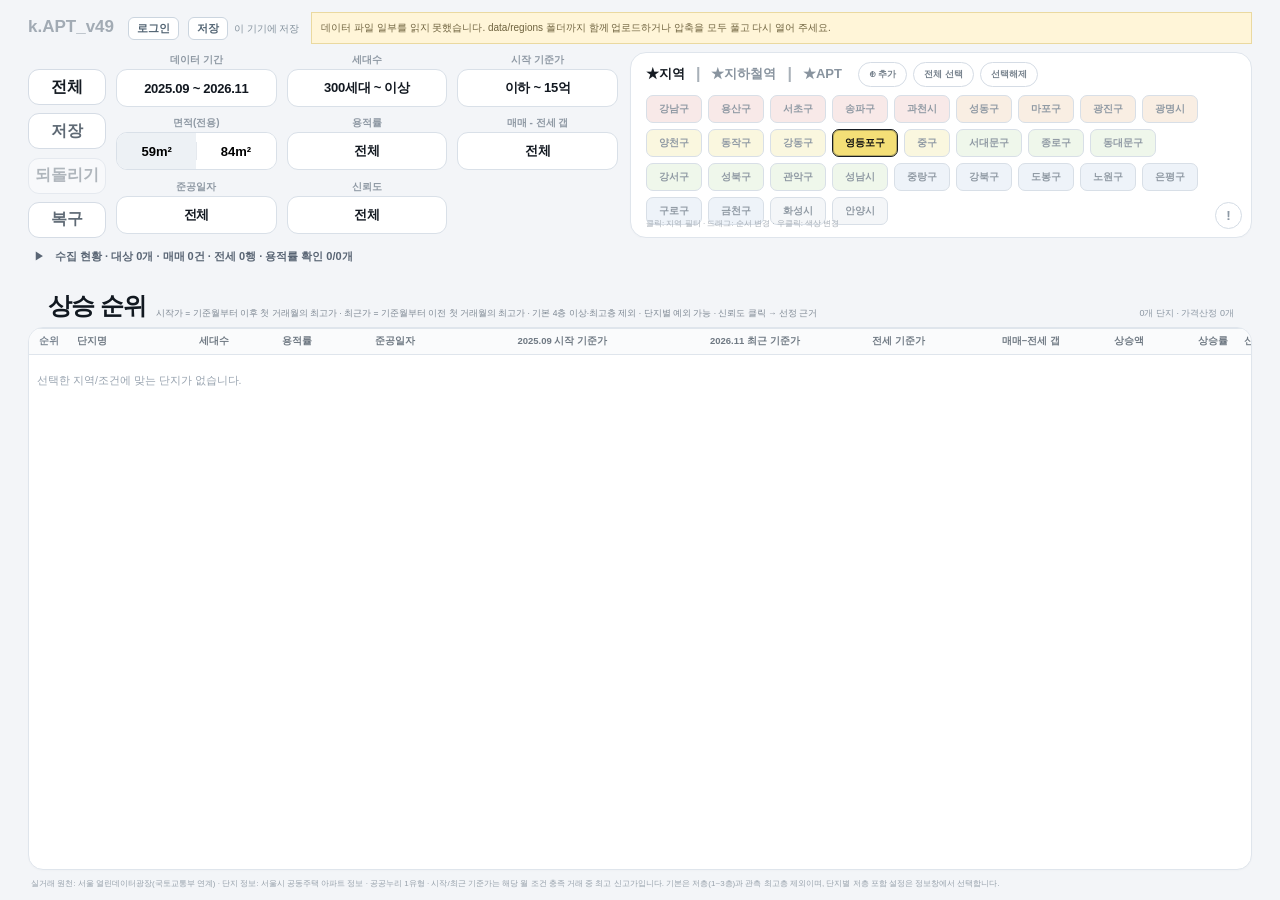
==== UPLOAD_ONLY/index.html @ 9cce4c18 "Add files via upload" ====
<!doctype html>
<html lang="ko">
<head>
  <meta charset="utf-8">
  <meta name="viewport" content="width=device-width,initial-scale=1,viewport-fit=cover,interactive-widget=resizes-content">
  <meta name="color-scheme" content="light">
  <title>k.APT_v49 · 부동산 실거래 상승비교</title>
  <style>
:root{
  --bg:#f3f5f8;--card:#fff;--line:#dfe5ec;--text:#1f252d;--muted:#7f8994;
  --rose:#f8e9e8;--roseOn:#efc8c4;--orange:#f9eee3;--orangeOn:#f2b995;
  --yellow:#faf7df;--yellowOn:#f4df77;--green:#eff7eb;--greenOn:#dceabf;
  --blue:#eef3f9;--blueOn:#dce6f3;--positive:#0f846e;--negative:#b42318;
}
*{box-sizing:border-box}
html{background:var(--bg)}
body{margin:0;background:var(--bg);color:var(--text);font-family:-apple-system,BlinkMacSystemFont,"Segoe UI","Noto Sans KR",Roboto,sans-serif}
button,select{font:inherit}
.wrap{max-width:1540px;margin:0 auto;padding:10px 18px 24px}
.topMetaRow{display:flex;align-items:center;gap:14px;margin:0 0 7px;min-width:0}
.titlebar{font-size:16px;font-weight:900;color:#a2abb4;margin:0;white-space:nowrap;flex:0 0 auto}
.titlebar span{font-size:10px;font-weight:750;margin-left:10px}
.dataNotice{font-size:10px;background:#fff5d8;border:1px solid #ead9a0;border-radius:0;padding:6px 9px;margin:0;color:#6f633f;min-width:0;flex:1;white-space:nowrap;overflow:hidden;text-overflow:ellipsis}
.card{background:#fff;border:1px solid var(--line);border-radius:16px;box-shadow:0 1px 2px rgba(16,24,40,.02)}
.top{display:grid;grid-template-columns:215px 170px 1fr;gap:12px;align-items:start}
.filterCard{padding:6px 4px 4px;background:transparent;border:0;box-shadow:none}
.filterGroup{margin-bottom:7px}.filterGroup:last-child{margin-bottom:0}
.filterLabel{font-size:10px;font-weight:850;color:#8f99a4;text-align:center;margin-bottom:4px}
.summaryBtn{width:100%;height:36px;border:1px solid #d9e0e8;border-radius:11px;background:#fff;color:#121820;font-size:13px;font-weight:900;letter-spacing:-.02em;cursor:pointer}
.summaryBtn:hover{background:#fafbfd}
.dual{display:flex;height:36px;border:1px solid #d9e0e8;border-radius:11px;overflow:hidden;background:#fff}
.dual button{flex:1;border:0;background:#fff;font-size:13px;font-weight:900;cursor:pointer;position:relative}
.dual button.active{background:#edf1f5}
.dual button+button:before{content:"";position:absolute;left:0;top:9px;bottom:9px;width:1px;background:#e5e9ee}
.metaStack{display:grid;gap:5px}.metaItem .filterLabel{margin-bottom:3px}.metaItem .summaryBtn{height:33px;font-size:12px}
.regionCard{padding:8px 10px;position:relative;min-height:164px;border-radius:16px}
.regionToolbar{display:flex;justify-content:flex-end;gap:6px;margin-bottom:4px}
.toolBtn{border:1px solid #d5dce5;background:#fff;border-radius:999px;padding:4px 8px;font-size:9px;font-weight:800;cursor:pointer;color:#6c7782}
.regionWrap{display:grid;grid-template-columns:1.5fr 1fr;gap:26px}
.regionCols{display:grid;gap:4px}.regionRow{display:flex;flex-wrap:nowrap;gap:5px}
.regionBtn{padding:5px 9px;border-radius:7px;border:1px solid #d9e0e8;font-size:10px;font-weight:850;line-height:1;cursor:pointer;color:#8e98a3;transition:.12s ease}
.regionBtn:hover{transform:translateY(-1px)}
.tier1,.tier2{background:var(--rose)}.tier3,.tier4{background:var(--orange)}.tier5,.tier6{background:var(--yellow)}.tier7,.tier8{background:var(--green)}.tier9{background:var(--blue)}
.regionBtn.active{color:#111;border-color:#171d24;box-shadow:inset 0 0 0 1px rgba(17,24,39,.32)}
.tier1.active,.tier2.active{background:var(--roseOn)}.tier3.active,.tier4.active{background:var(--orangeOn)}.tier5.active,.tier6.active{background:var(--yellowOn)}.tier7.active,.tier8.active{background:var(--greenOn)}.tier9.active{background:var(--blueOn)}
.regionBtn.noData{opacity:.55}.regionBtn.noData.active{opacity:.8}
.regionInfo{position:absolute;right:8px;bottom:6px;width:18px;height:18px;border-radius:50%;border:1px solid #d4dce5;background:#fff;color:#8c98a4;font-size:9px;font-weight:900;cursor:pointer}
.rankSection{margin-top:13px}.rankHeading{display:flex;align-items:flex-end;gap:10px;margin:0 0 5px 20px}
.tableTitle{font-size:22px;font-weight:950;letter-spacing:-.04em;margin:0;color:#111820}.tableSub{font-size:8.5px;color:var(--muted);padding-bottom:2px}.rowCount{font-size:9px;color:#8b96a2;margin-left:auto;margin-right:18px;padding-bottom:2px}
.tableCard{overflow:hidden;border-radius:15px}.tableWrap{overflow:auto;max-height:930px}
table{width:100%;border-collapse:collapse;min-width:1120px}thead th{position:sticky;top:0;z-index:2;background:#fafbfc}
th,td{border-top:1px solid var(--line);padding:6px 8px;white-space:nowrap;text-align:right}th{font-size:9.5px;color:#6f7983;font-weight:800}td{font-size:10.5px;line-height:1.12}
th:first-child,td:first-child{text-align:center}th:nth-child(2),td:nth-child(2){text-align:left}th:last-child,td:last-child{text-align:left}.rank{width:40px;color:#78838f}
.name{font-size:14.5px;font-weight:950;color:#151b22;text-decoration:none;letter-spacing:-.025em}.name:hover{text-decoration:underline}.subline{display:none}
.priceCell{display:flex;align-items:center;justify-content:flex-end;gap:9px;min-width:150px}.priceMeta{font-size:8.5px;color:#596570;line-height:1.2;text-align:right;min-width:50px}.priceMeta b{display:block;font-size:9px;color:#39434d;font-weight:800}.priceMain{font-size:16.5px;font-weight:950;letter-spacing:-.035em;line-height:1}.est{font-size:8px;color:#798591;font-weight:900;margin-right:3px}.rangeLine{font-size:8px;color:#85919c;margin-top:1px}.up{color:var(--positive);font-weight:950;font-size:12.5px}.down{color:var(--negative);font-weight:950;font-size:12.5px}.na{color:#9aa5b1}.conf{display:inline-flex;align-items:center;justify-content:flex-start;gap:6px;cursor:pointer;border-bottom:0;padding-bottom:0;width:100%;text-align:left}.confSymbol{font-family:ui-monospace,SFMono-Regular,Menlo,monospace;font-size:16px;font-weight:950;color:#4f5964;line-height:1;min-width:17px;text-align:center}.confReason{font-size:8px;color:#88939e;font-weight:750;letter-spacing:-.02em;max-width:155px;overflow:hidden;text-overflow:ellipsis;white-space:nowrap}.conf.high .confSymbol{color:#25705f}.conf.medium .confSymbol{color:#6c7782}.conf.low .confSymbol{color:#8a6b30}.conf.lowest .confSymbol{color:#9b4d4d}.emptyRow td{color:#98a3af;padding:8px}tbody tr{height:52px}
tbody tr.favoriteRankRow td{position:relative}
tbody tr.favoriteRankRow.rose td{background:#fdebea;box-shadow:inset 0 1px 0 #e98d86,inset 0 -1px 0 #e98d86}
tbody tr.favoriteRankRow.orange td{background:#fff0e3;box-shadow:inset 0 1px 0 #e9a36f,inset 0 -1px 0 #e9a36f}
tbody tr.favoriteRankRow.yellow td{background:#fff8d8;box-shadow:inset 0 1px 0 #d8b848,inset 0 -1px 0 #d8b848}
tbody tr.favoriteRankRow.green td{background:#edf7ea;box-shadow:inset 0 1px 0 #86b978,inset 0 -1px 0 #86b978}
tbody tr.favoriteRankRow.blue td{background:#e7f4fb;box-shadow:inset 0 1px 0 #67a8cf,inset 0 -1px 0 #67a8cf}
tbody tr.favoriteRankRow.neutral td{background:#f3f5f7;box-shadow:inset 0 1px 0 #aeb7c0,inset 0 -1px 0 #aeb7c0}
tbody tr.favoriteRankRow td:first-child{box-shadow:inset 2px 0 0 currentColor,inset 0 1px 0 rgba(0,0,0,.10),inset 0 -1px 0 rgba(0,0,0,.10)}
tbody tr.favoriteRankRow td:last-child{box-shadow:inset -2px 0 0 currentColor,inset 0 1px 0 rgba(0,0,0,.10),inset 0 -1px 0 rgba(0,0,0,.10)}
tbody tr.favoriteRankRow.rose{color:#a84b45}
tbody tr.favoriteRankRow.orange{color:#a76332}
tbody tr.favoriteRankRow.yellow{color:#8a7429}
tbody tr.favoriteRankRow.green{color:#4d7f43}
tbody tr.favoriteRankRow.blue{color:#3d7394}
tbody tr.favoriteRankRow.neutral{color:#68727c}
tbody tr.favoriteRankRow td>*,
tbody tr.favoriteRankRow td a,
tbody tr.favoriteRankRow td .priceMain,
tbody tr.favoriteRankRow td .priceMeta,
tbody tr.favoriteRankRow td .priceMeta b,
tbody tr.favoriteRankRow td .confReason{color:inherit}
tbody tr.favoriteRankRow td .up{color:var(--positive)}
tbody tr.favoriteRankRow td .down{color:var(--negative)}
tbody tr.favoriteRankRow td .conf.high .confSymbol{color:#25705f}
tbody tr.favoriteRankRow td .conf.medium .confSymbol{color:#6c7782}
tbody tr.favoriteRankRow td .conf.low .confSymbol{color:#8a6b30}
tbody tr.favoriteRankRow td .conf.lowest .confSymbol{color:#9b4d4d}

footer{font-size:8px;color:#96a0aa;margin:8px 3px 0;line-height:1.5}
.popover{display:none;position:fixed;z-index:100;background:#fff;border:1px solid #d9e1e9;border-radius:18px;box-shadow:0 18px 48px rgba(16,24,40,.20);padding:16px 18px 14px;min-width:360px}.popover.show{display:block}.popTitle{font-size:15px;font-weight:900;color:#65717d;margin:0 0 12px}.popRange{display:grid;grid-template-columns:minmax(135px,1fr) 24px minmax(135px,1fr);gap:8px;align-items:center}.popRange select{width:100%;height:48px;border:1.5px solid #d6dee7;border-radius:13px;background:#fff;font-size:16px;font-weight:850;text-align:center;padding:0 12px;color:#18202a;outline:none}.popRange select:focus{border-color:#1468dc;box-shadow:0 0 0 2px rgba(20,104,220,.10)}.popSep{font-size:18px;font-weight:900;color:#8b96a1;text-align:center}.popActions{display:flex;justify-content:space-between;align-items:center;gap:12px;margin-top:13px}.popActionsLeft,.popActionsRight{display:flex;gap:8px}.popActions button{min-width:58px;height:40px;border:1px solid #d6dde5;background:#fff;border-radius:11px;padding:0 13px;font-size:13px;font-weight:850;cursor:pointer}.popActionsLeft button{color:#64707c;background:#f8fafc}.popActions .apply{background:#202832;color:#fff;border-color:#202832}
.modalWrap{display:none;position:fixed;inset:0;background:rgba(8,12,18,.44);z-index:60;align-items:center;justify-content:center;padding:16px}.modalWrap.show{display:flex}.modal{width:min(1490px,calc(100vw - 24px));max-height:94vh;overflow:auto;background:#fff;border-radius:20px;border:1px solid var(--line);box-shadow:0 30px 90px rgba(0,0,0,.24);padding:20px}.modalSm{width:min(850px,calc(100vw - 24px))}.modalHead{display:flex;justify-content:space-between;gap:12px;align-items:flex-start}.modalTitle{font-size:27px;font-weight:950;letter-spacing:-.04em;margin:0}.modalClose{border:0;background:transparent;font-size:34px;line-height:1;cursor:pointer;color:#86919c}.detailSub{font-size:11px;margin-top:3px}.detailCards{display:grid;grid-template-columns:1fr 1fr;gap:12px;margin-top:14px}.detailCard{padding:12px}.detailLabel{font-size:10px;color:#7f8994}.detailPrice{font-size:20px;font-weight:900;margin-top:5px}.detailPanel{padding:12px;margin-top:12px}.detailPanelTitle{font-size:12px;font-weight:900;margin-bottom:6px}.reasonList{font-size:13px;line-height:1.8;color:#5e6873;padding-left:18px}.reasonList li.reasonImportant{color:#d64242;font-weight:400}.reasonList li.reasonExclude{color:#222;font-weight:400}.reasonList li.reasonMuted{color:#98a1aa;font-weight:400}.detailTableWrap{overflow:auto}.sampleTable{width:100%;min-width:0;border-collapse:collapse}.sampleTable th,.sampleTable td{font-size:11px;padding:7px 9px}.sampleTable th:first-child,.sampleTable td:first-child{text-align:left}.sampleTable tr.excludedTrade td{color:#444;background:#fff8f8;font-weight:400}.sampleTable tr.excludedTrade td:last-child{color:#c14949;font-weight:400}.sampleTable tr.selectedTrade td{font-weight:850}
.gradeModal{padding:20px}.helpGrid{display:grid;grid-template-columns:.68fr 1.32fr;gap:18px;align-items:start;margin-top:8px}.helpText{white-space:pre-line;font-size:15px;line-height:1.9;color:#495562}.helpMapWrap{background:#e8eef6;border:1px solid var(--line);border-radius:20px;padding:8px;overflow:hidden;display:flex;align-items:center;justify-content:center}.helpMap{display:block;width:100%;height:min(820px,82vh);object-fit:contain}.helpCaption{font-size:11px;color:#7e8995;margin-top:8px}
@media(max-width:1260px){.top{grid-template-columns:1fr}.regionWrap{grid-template-columns:1fr}.regionRow{flex-wrap:wrap}.filterCard{max-width:420px}.regionCard{min-height:0}}
@media(max-width:760px){.topMetaRow{align-items:flex-start;gap:6px;flex-direction:column}.dataNotice{width:100%;white-space:normal}.wrap{padding:10px}.regionBtn{font-size:10px;padding:5px 8px}.helpGrid{grid-template-columns:1fr}.helpMap{height:auto}.popover{left:10px!important;right:10px!important;min-width:0;width:auto}.rankHeading{margin-left:10px;flex-wrap:wrap}.detailCards{grid-template-columns:1fr}.rowCount{margin-left:0}.tableTitle{font-size:20px}}


/* ===== v6 favorites / reference UI ===== */
.wrap{max-width:1760px;padding:12px 28px 26px}
.topMetaRow{gap:12px;margin-bottom:8px}.titlebar{font-size:17px}.dataNotice{height:32px;display:flex;align-items:center}
.dashboardTop{display:grid;grid-template-columns:590px 1fr;gap:12px;align-items:stretch}
.filterBoard{display:grid;grid-template-columns:78px 1fr;gap:10px;align-items:start;padding-top:2px}
.filterResetRow{display:flex;flex-direction:column;gap:7px;align-items:stretch;padding-top:25px}
.filterAllBtn,.filterSaveBtn,.filterLoadBtn{height:38px;border:1px solid #d5dce5;border-radius:11px;background:#fff;font-weight:900;cursor:pointer;color:#151b22}.filterSaveBtn,.filterLoadBtn{color:#5f6a75}.filterAllBtn:hover,.filterSaveBtn:hover,.filterLoadBtn:hover{background:#f9fafb}
.filterGridNew{display:grid;grid-template-columns:repeat(3,minmax(145px,1fr));gap:6px 10px}.filterGridNew .filterGroup{margin:0}.filterGridNew .summaryBtn,.filterGridNew .dual{height:38px}.filterGridNew .filterLabel{font-size:10px;margin-bottom:3px}
.favoritesCard{min-height:164px;padding:8px 12px 12px;position:relative;border-radius:16px}.favHeader{display:flex;align-items:center;justify-content:space-between;gap:12px;margin-bottom:7px}.favTabs{display:flex;align-items:center;gap:11px;padding-left:3px}.favTab{border:0;background:transparent;font-size:13px;font-weight:850;color:#89949f;cursor:pointer;padding:4px 0}.favTab.active{color:#151b22;font-weight:950}.favDivider{color:#a8b0b8;font-weight:700}.favTools{display:flex;gap:6px}.favTool{border:1px solid #d5dce5;background:#fff;border-radius:999px;padding:5px 10px;font-size:9px;font-weight:800;color:#77828d;cursor:pointer}.favTool:hover{background:#f8fafc}.favoriteHost{display:flex;flex-wrap:wrap;align-content:flex-start;gap:6px;min-height:106px;padding:1px 30px 0 3px}.favChip{height:28px;border:1px solid #d8dfe7;border-radius:7px;padding:0 12px;font-size:10px;font-weight:850;color:#909aa4;cursor:pointer;user-select:none;display:inline-flex;align-items:center;justify-content:center;transition:.1s;white-space:nowrap}.favChip:hover{transform:translateY(-1px)}.favChip.selected{color:#111;border-color:#171d24;box-shadow:inset 0 0 0 1px rgba(17,24,39,.28)}.favChip.dragging{opacity:.35}.favChip.dropTarget{outline:2px dashed #7d8792;outline-offset:2px}
.favChip.rose{background:var(--rose)}.favChip.orange{background:var(--orange)}.favChip.yellow{background:var(--yellow)}.favChip.green{background:var(--green)}.favChip.blue{background:var(--blue)}.favChip.neutral{background:#f4f6f8}.favChip.selected.rose{background:var(--roseOn)}.favChip.selected.orange{background:var(--orangeOn)}.favChip.selected.yellow{background:var(--yellowOn)}.favChip.selected.green{background:var(--greenOn)}.favChip.selected.blue{background:var(--blueOn)}
.favHint{position:absolute;left:15px;bottom:8px;font-size:8px;color:#a4acb5}.favoritesCard .regionInfo{right:9px;bottom:8px}.colorMenu{display:none;position:fixed;z-index:120;background:#fff;border:1px solid #d9e0e8;border-radius:12px;padding:7px;box-shadow:0 10px 35px rgba(0,0,0,.16);gap:6px;align-items:center}.colorMenu.show{display:flex}.colorSwatch{width:25px;height:25px;border-radius:7px;border:1px solid #ccd4dc;cursor:pointer}.colorSwatch.rose{background:var(--roseOn)}.colorSwatch.orange{background:var(--orangeOn)}.colorSwatch.yellow{background:var(--yellowOn)}.colorSwatch.green{background:var(--greenOn)}.colorSwatch.blue{background:var(--blueOn)}.colorSwatch.neutral{background:#eef1f4}.colorRemove{border:0;background:#fff;color:#b42318;font-weight:900;cursor:pointer;padding:3px 6px}
.referenceModal{width:min(1530px,calc(100vw - 20px));padding:18px;max-height:95vh}.referenceHead{display:flex;align-items:center;justify-content:space-between;margin-bottom:12px}.referenceTabs{display:flex;align-items:center;gap:26px}.referenceTab{border:0;background:transparent;padding:0;font-size:23px;font-weight:800;color:#89939d;cursor:pointer}.referenceTab.active{color:#111;font-weight:950}.referenceTabs span{color:#9aa3ac;font-size:19px}.referencePane{display:none}.referencePane.active{display:block}.referenceCaption{font-size:11px;color:#7c8792;margin-bottom:10px}.regionReferenceGrid{display:grid;grid-template-columns:.72fr 1.28fr;gap:24px;align-items:start}.gradeList{font-size:15px;line-height:2.05;color:#46525e}.gradeList b{color:#1a2128}.gradeList span{color:#52616e}.referenceNote{font-size:10px;color:#7e8995;margin-top:8px}.referenceMapWrap{background:#e8eef6;border-radius:20px;min-height:650px;display:flex;align-items:center;justify-content:center;overflow:hidden;padding:0}.referenceMap{display:block;width:100%;height:650px;object-fit:contain;image-rendering:auto}
.stationReferenceGrid{display:grid;grid-template-columns:.9fr 1.1fr;gap:20px}.stationRankList{display:grid;grid-template-columns:1fr 1fr;gap:0 22px;border-top:1px solid #e4e9ef}.stationRankRow{display:flex;gap:8px;align-items:baseline;padding:6px 2px;border-bottom:1px solid #edf0f4;font-size:12px}.stationRankNo{width:34px;color:#86919c;font-weight:900;text-align:right}.stationRankName{font-weight:800;color:#26313b}.subwayMapCard{width:100%;height:650px;border:1px solid #dde4eb;border-radius:18px;background:#f7f9fb;padding:10px;cursor:zoom-in;text-align:left;overflow:hidden}.subwayMapTitle{font-size:13px;font-weight:900;color:#33404c;margin:2px 6px 8px}.subwayMapTitle span{float:right;font-size:10px;color:#8b96a1;font-weight:700}.subwayMapPreview{height:596px;overflow:hidden;background:#fff;border-radius:12px;display:flex;align-items:center;justify-content:center}.subwayMapPreview img{width:100%;height:100%;object-fit:contain;display:block}.aptReferenceList{display:grid;grid-template-columns:repeat(3,1fr);gap:8px}.aptRefItem{border:1px solid #e0e6ed;border-radius:12px;padding:10px 12px;cursor:pointer}.aptRefItem:hover{background:#f8fafc}.aptRefName{font-weight:900;font-size:13px}.aptRefMeta{font-size:10px;color:#8a949e;margin-top:3px}
.favoriteAddModal{padding:18px}.favoriteSearch{width:100%;height:42px;border:1px solid #d6dde5;border-radius:10px;padding:0 12px;font-size:14px;outline:none;margin:14px 0 10px}.favoriteSearch:focus{border-color:#788693}.favoriteSearchResults{max-height:55vh;overflow:auto;border-top:1px solid #e5e9ee}.favoriteSearchItem{display:flex;justify-content:space-between;gap:12px;padding:10px 7px;border-bottom:1px solid #edf0f3;cursor:pointer}.favoriteSearchItem:hover{background:#f7f9fb}.favoriteSearchItem b{font-size:13px}.favoriteSearchItem span{font-size:10px;color:#9099a3}.favoriteEmpty{padding:26px;text-align:center;color:#929ba5}
.subwayZoomModal{width:min(1600px,calc(100vw - 24px));height:94vh;overflow:hidden;display:flex;flex-direction:column}.subwayZoomViewport{flex:1;overflow:hidden;background:#f5f7fa;border:1px solid #dce3ea;border-radius:14px;cursor:grab;position:relative}.subwayZoomViewport.dragging{cursor:grabbing}.subwayZoomInner{position:absolute;left:0;top:0;width:2048px;height:2048px;transform-origin:0 0;will-change:transform}.subwayZoomInner img{width:100%;height:100%;display:block;object-fit:contain;background:white;border-radius:18px;user-select:none;-webkit-user-drag:none}
.rankSection{margin-top:10px}.tableTitle{font-size:24px}.name{font-size:14px}.priceMain{font-size:16px}
@media(max-width:1180px){.dashboardTop{grid-template-columns:1fr}.filterBoard{grid-template-columns:68px 1fr}.favoritesCard{min-height:140px}.regionReferenceGrid,.stationReferenceGrid{grid-template-columns:1fr}.referenceMap,.subwayMapCard{height:540px}.subwayMapPreview{height:485px}}
@media(max-width:760px){.filterBoard{grid-template-columns:1fr}.filterResetRow{display:flex;flex-direction:column;padding-top:0}.filterGridNew{grid-template-columns:repeat(2,1fr)}.favHeader{align-items:flex-start;flex-direction:column}.favoriteHost{padding-right:4px}.favHint{display:none}.referenceTabs{gap:12px}.referenceTab{font-size:19px}.stationRankList{grid-template-columns:1fr}.aptReferenceList{grid-template-columns:1fr}.referenceMap{height:auto}.subwayMapCard{height:430px}.subwayMapPreview{height:375px}}


/* v19 미지원 표시: 숫자/버튼/팝업 DOM을 유지. FEATURES 플래그로 복원 가능. */
.featureUnavailable{background:#ffd7d7!important;color:#654343!important}
#filterPopover.featureUnavailable{background:#ffd7d7!important;border-color:#eeb9b9}
#filterPopover.featureUnavailable select,#filterPopover.featureUnavailable button{background:#f4bcbc!important;color:#654343!important;border-color:#dbaaaa}
#filterPopover.featureUnavailable .apply{background:#e5a1a1!important}
#filterPopover.featureUnavailable .popTitle::after{content:' · 준비 중';font-size:11px;font-weight:600}

.dataAudit{margin:8px 0 12px;color:#596574;font-size:11px;line-height:1.6}
.auditHeader{display:flex;align-items:center;gap:5px}.auditHeader>span{font-weight:700}.auditToggle{flex:none;width:22px;height:22px;padding:0;border:0;border-radius:4px;background:transparent;color:inherit;font-size:11px;cursor:pointer}.auditToggle:hover{background:#e5eaf0}#auditPanel[hidden]{display:none}
.auditPanel{padding:12px 14px;background:#fff;border:1px solid #dce3ec;border-radius:12px;margin-top:8px;max-height:320px;overflow:auto}
.auditList{display:grid;grid-template-columns:repeat(auto-fit,minmax(280px,1fr));gap:5px 18px;margin-top:10px}
.auditList a{color:inherit;text-decoration:underline}
.dataNotice{white-space:normal!important}
@media(max-width:760px){.filterResetRow{flex-direction:row!important;padding-top:0}.filterResetRow>button{flex:1}}

.dataValue{font:inherit;color:inherit;background:none;border:0;padding:5px 0;cursor:pointer;text-align:right}.dataValue small{display:block;font-size:9px;color:#718096;white-space:nowrap}.dataMissing{font-size:10px;color:#9b5d31;border-bottom:1px dotted #bc8b63}.popover{max-height:calc(100vh - 24px);overflow:auto;max-width:calc(100vw - 24px);box-sizing:border-box}.featureNote{max-width:350px;font-size:11px;line-height:1.6;margin-top:10px;color:#667480}.leaseOptions{margin-top:12px;font-size:12px}.leaseOptions select{margin-left:8px;border:1px solid #d6dee7;padding:6px;border-radius:8px}.featureEvidence{font-size:12px;line-height:1.7;color:#526173}.featureEvidence b{color:#1e293b}.tableWrap>table{min-width:1480px}.updateIssue{background:#fff1d6;color:#8a5a13;padding:7px;border-radius:6px}

/* Saved filter chooser, matching the supplied reference. */
.restoreModal{width:min(1080px,calc(100vw - 24px));padding:28px;border-radius:28px}
.restoreHeading{display:flex;align-items:baseline;gap:24px;flex-wrap:wrap;margin-bottom:22px}
.restoreHeading .modalTitle{color:#111;font-size:32px}.restoreHint{color:#a5a5a5;font-size:15px}
.restoreList{border:2px solid #b9b9b9;border-radius:25px;overflow:auto;max-height:65vh;min-height:220px}
.restoreRow{display:grid;grid-template-columns:48px 1fr 48px;gap:20px;align-items:center;padding:14px 22px;border-bottom:2px solid #b9b9b9;background:#fff}.restoreRow:last-child{border-bottom:0}
.restoreRow.pinned{background:#faf8e4}.restoreControl{width:44px;height:44px;background:transparent;border:2px solid #b9b9b9;color:#aaa;font-size:28px;cursor:pointer;display:flex;align-items:center;justify-content:center;padding:0}
.restorePin span{opacity:.2;font-size:26px;display:flex}.restorePin svg{width:29px;height:29px}.restoreRow.pinned .restorePin span{opacity:1}
.restoreChoice{border:0;background:none;text-align:left;padding:0;cursor:pointer;display:flex;gap:7px 9px;flex-wrap:wrap;align-content:center;color:#111}
.restoreChip{border:2px solid #e5e5e0;border-radius:999px;padding:3px 12px;font-size:17px;font-weight:800;white-space:nowrap}.restoreChoice:hover .restoreChip{border-color:#aaa}
.restoreEmpty{color:#8f99a4;padding:35px;text-align:center;font-size:14px}.restoreStatus{color:#7f8994;font-size:11px;margin-top:12px}
#undoFilterBtn:disabled{opacity:.45;cursor:default}
#tbody .leaseValue,#tbody .gapValue{color:#2465b2}
#tbody .changeAmount{font-size:16px;font-weight:950;letter-spacing:-.035em;line-height:1}
@media(max-width:760px){.restoreModal{padding:18px}.restoreHeading{gap:8px;margin-bottom:14px}.restoreHeading .modalTitle{font-size:26px}.restoreHint{font-size:12px}.restoreRow{grid-template-columns:32px 1fr 32px;gap:9px;padding:12px 9px}.restoreControl{width:32px;height:32px;font-size:22px}.restorePin span{font-size:22px}.restoreChip{font-size:12px;padding:3px 7px}.restoreList{border-radius:16px}}

@media(min-width:761px){.filterBoard{align-items:stretch}.filterGridNew .filterLabel{line-height:12px}.filterResetRow{padding-top:0;margin-top:15px;justify-content:space-between;gap:4px}.filterResetRow>button{height:36px;flex:0 0 36px}}
.sampleTable tr.priorEvidence td{background:#fff6e7;color:#9b6423;font-weight:700}
/* Restore chooser and dashboard viewport. */
/* v24: fixed dashboard viewport, anchored restore chooser. */
html,body{height:100%;overflow:hidden}
.wrap{height:100vh;height:100dvh;display:flex;flex-direction:column;min-height:0;padding-bottom:10px}
.topMetaRow,.dataAudit,footer{flex-shrink:0}
.dashboardTop{flex:0 1 auto;min-height:0;max-height:calc(100dvh - 210px);overflow:auto}
.rankSection{display:flex;flex-direction:column;flex:1;min-height:100px}
.rankHeading{flex-shrink:0}
.tableCard{display:flex;flex:1;min-height:0}
.tableWrap{flex:1;min-height:0;max-height:none;overscroll-behavior:contain}
.auditPanel{max-height:min(320px,25vh)}
.favHeader{justify-content:flex-start;gap:16px;flex-wrap:wrap}
.favTools{justify-content:flex-start}
.restoreModal{zoom:.62;position:fixed;width:1080px;max-width:calc((100vw - 16px)/.62);display:flex;flex-direction:column;overflow:hidden}
.restoreModal .modalHead,.restoreStatus{flex-shrink:0}
.restoreList{min-height:0;max-height:none;flex-shrink:1}
@media(max-width:760px){.wrap{padding:10px 12px}.favHeader{flex-direction:row;gap:10px}.dashboardTop{max-height:55dvh}.favoritesCard{min-height:104px}.favoriteHost{min-height:40px;max-height:90px;overflow:auto}.rankSection{min-height:260px}.rankHeading .tableSub{max-width:100%}}
.referenceMapWrap{border:0;width:100%;cursor:zoom-in}
.gradeGroup{display:grid;grid-template-columns:58px minmax(0,1fr);gap:5px;margin-bottom:6px;line-height:1.65}
.regionMapGallery{display:grid;grid-template-columns:88px minmax(0,1fr);gap:8px;background:#e8eef6;border-radius:20px;padding:8px;overflow:hidden}
.regionMapRail{display:flex;flex-direction:column;gap:9px;max-height:650px;overflow:auto;overscroll-behavior:contain}
.regionMapThumbWrap{position:relative;flex:none}
.regionMapThumb{width:100%;height:80px;border:2px solid transparent;border-radius:13px;background:#f8fafc;padding:3px;cursor:pointer;overflow:hidden}
.regionMapThumb img{width:100%;height:100%;object-fit:contain;display:block}
.regionMapThumb.selected{border-color:#6b879f;background:#fff}
.regionMapThumbTools{display:flex;justify-content:center;gap:5px;margin-top:2px}
.regionMapThumbTools button{border:0;background:transparent;color:#7d8995;font-size:9px;cursor:pointer;padding:1px 3px}.regionMapThumbTools button:hover{color:#182432}
.regionMapAdd{height:80px;flex:none;border:0;border-radius:13px;background:#f8fafc;color:#a2aab3;font-size:36px;cursor:pointer}.regionMapAdd:hover{background:#fff;color:#536579}
.regionMapStage{min-width:0;position:relative}.regionMapStage .referenceMapWrap{border-radius:12px;min-height:650px}
.regionMapStatus{grid-column:2;font-size:10px;color:#7e8995;min-height:15px;margin-top:-16px}
.regionMapEmpty{height:650px;display:flex;justify-content:center;align-items:center;color:#7b8b9b;font-size:13px}.regionMapEmpty[hidden],#openRegionZoom[hidden]{display:none}
@media(max-width:1180px){.regionMapStage .referenceMapWrap{min-height:540px}.regionMapRail{max-height:540px}}
@media(max-width:760px){.regionMapGallery{grid-template-columns:62px minmax(0,1fr)}.regionMapThumb,.regionMapAdd{height:60px}.regionMapStage .referenceMapWrap{min-height:280px}.regionMapStage .referenceMap{height:280px}.regionMapRail{max-height:320px}.regionMapEmpty{height:280px}.regionMapStatus{grid-column:1;margin-top:0}.gradeGroup{grid-template-columns:55px minmax(0,1fr)}}

.aptLocality{margin-top:3px;font-size:10.5px;font-weight:650;line-height:1.65;color:#65717d;letter-spacing:-.015em}
.aptLocationMark{padding:0 3px;border-radius:2px;box-decoration-break:clone;-webkit-box-decoration-break:clone;background:linear-gradient(transparent 22%,var(--location-mark) 22%,var(--location-mark) 88%,transparent 88%)}
.aptLocationMark[data-grade="1"]{--location-mark:rgba(239,200,196,.5)}
.aptLocationMark[data-grade="2"]{--location-mark:rgba(242,185,149,.5)}
.aptLocationMark[data-grade="3"]{--location-mark:rgba(244,223,119,.5)}
.aptLocationMark[data-grade="4"]{--location-mark:rgba(220,234,191,.5)}
.aptLocationMark[data-grade="5"]{--location-mark:rgba(220,230,243,.5)}
.aptLocationMark[data-grade="6"],.aptLocationMark[data-grade=""]{--location-mark:rgba(218,223,230,.5)}

/* v29: supplied memo art, completion highlights and hover chooser. */
.aptMemoBtn{display:inline-flex;vertical-align:middle;margin-left:7px;padding:2px;border:0;background:none;cursor:pointer;line-height:1;width:17px;height:22px}.aptMemoBtn img{width:13px;height:17px;display:block}.aptMemoBtn:focus-visible{outline:2px solid #8ba5cc;border-radius:2px}
.completionMark{padding:0 3px;border-radius:2px;background:linear-gradient(transparent 22%,var(--completion-color) 22%,var(--completion-color) 88%,transparent 88%)}.completionMark.semiNew{--completion-color:rgba(220,230,243,.5)}.completionMark.new{--completion-color:rgba(239,200,196,.5)}
.aptMemoPanel{position:fixed;z-index:160;display:none;width:310px;height:405px;max-width:calc(100vw - 16px);max-height:calc(100dvh - 16px);filter:drop-shadow(0 3px 9px rgba(0,0,0,.12))}.aptMemoPanel.show{display:block}.aptMemoPaper{position:absolute;inset:0;width:100%;height:100%;pointer-events:none}.aptMemoText{position:absolute;inset:7% 8% 8%;width:84%;height:85%;resize:none;border:0;outline:0;background:transparent;color:#171717;font-family:inherit;font-size:17px;font-weight:500;line-height:1.5;padding:0;overflow:auto}.aptMemoPanel.isEditing .aptMemoText{cursor:text}
#restoreFilterWrap{pointer-events:none;background:transparent}#restoreFilterWrap .restoreModal{pointer-events:auto;box-shadow:0 7px 30px rgba(25,40,60,.18)}
#subwayZoomWrap .modalHead{cursor:pointer;min-height:52px}


/* Stable reference image galleries: thumbnail tools overlay the image. */
.regionMapThumbWrap{width:88px;min-width:0}.regionMapThumbTools{position:absolute;left:5px;right:5px;top:59px;display:flex;justify-content:space-between;margin:0;gap:3px;pointer-events:none}
.regionMapThumbTools button{pointer-events:auto;background:rgba(255,255,255,.9);border-radius:3px;color:#667482;font-size:10px;padding:1px 3px}
.regionMapThumbTitle{font-size:10px;line-height:1.35;color:#7d8995;padding:3px 5px 0;overflow-wrap:anywhere;display:-webkit-box;-webkit-line-clamp:2;-webkit-box-orient:vertical;overflow:hidden;min-height:30px}
.regionMapRail{gap:9px}.regionMapAdd{width:88px;min-width:0;align-self:start}
.miscImageGallery{grid-template-columns:minmax(0,1.65fr) minmax(100px,1fr);gap:30px;padding:30px 20px 8px;border-radius:12px}
.miscImageGallery .regionMapStage{display:flex;align-items:center;justify-content:center}.miscImageGallery .referenceMapWrap{width:100%;min-height:650px;background:transparent;border:0;cursor:zoom-in}
.galleryPreview{display:block;width:100%;height:650px;object-fit:contain}
.miscImageGallery .regionMapRail{display:grid;grid-auto-flow:column;grid-template-rows:repeat(6,110px);grid-auto-columns:88px;align-content:start;justify-content:start;column-gap:14px;row-gap:0;max-height:680px;overflow:auto;padding:0 0 8px}
.miscImageGallery .regionMapStatus{grid-column:1/-1;margin:0;text-align:center}.miscImageGallery .regionMapEmpty{width:100%}
#openMiscZoom[hidden],#miscImageEmpty[hidden]{display:none}
.imageEditModal{width:min(430px,calc(100vw - 32px))}.imageEditModal label{display:block;margin:14px 0;font-size:13px;font-weight:700}.imageEditModal label span{color:#8b95a0;font-weight:400}.imageEditModal input{display:block;width:100%;margin-top:8px;padding:9px;border:1px solid #d8e0e8;border-radius:8px;font:inherit;box-sizing:border-box}.imageEditActions{display:flex;justify-content:flex-end;gap:8px;margin-top:16px}.imageEditActions button{padding:8px 18px;border:1px solid #d8e0e8;border-radius:8px;cursor:pointer;background:#f5f8fb}.imageEditActions button[type=submit]{background:#536e87;color:white}#imageEditStatus{font-size:12px;color:#a04444}
@media(max-width:1180px){.miscImageGallery .referenceMapWrap{min-height:540px}.galleryPreview{height:540px}.miscImageGallery .regionMapRail{grid-template-rows:repeat(5,105px);max-height:550px}}
@media(max-width:760px){.regionMapThumbWrap,.regionMapAdd{width:62px}.regionMapThumbTools{top:41px;left:2px;right:2px}.regionMapThumbTools button{font-size:9px;padding:1px 2px}.regionMapThumbTitle{font-size:9px;min-height:27px;padding:3px 2px}.miscImageGallery{grid-template-columns:minmax(0,1fr);gap:12px;padding:12px}.miscImageGallery .referenceMapWrap{min-height:250px}.galleryPreview{height:250px}.miscImageGallery .regionMapEmpty{height:250px}.miscImageGallery .regionMapRail{grid-auto-flow:row;grid-template-rows:none;grid-template-columns:repeat(auto-fill,minmax(62px,1fr));grid-auto-columns:auto;max-height:260px;gap:8px}.miscImageGallery .regionMapThumbWrap,.miscImageGallery .regionMapAdd{width:100%}}

.titlebar #cloudAccountBtn,.titlebar #cloudSaveBtn{font:inherit;font-size:11px;padding:3px 8px;margin-left:9px;border:1px solid #cbd5df;border-radius:6px;background:#fff;color:#536574;cursor:pointer}.titlebar #cloudBadge{font-size:10px;font-weight:400;margin-left:6px;color:#82909c}.cloudSwitching .dashboardTop,.cloudSwitching .tableWrap,.cloudSwitching #gradeHelpWrap{pointer-events:none;opacity:.65}
#cloudAccountWrap{z-index:100}.cloudModal{width:min(480px,calc(100vw - 32px))}.cloudModal h3{font-size:18px}.cloudModal p{font-size:12px;line-height:1.6;color:#637280}.cloudModal label{display:block;margin:12px 0;font-size:12px;font-weight:700}.cloudModal input{display:block;width:100%;margin-top:6px;padding:10px;border:1px solid #d1dbe4;border-radius:7px;box-sizing:border-box;font:inherit}.cloudActions{display:flex;flex-wrap:wrap;gap:8px;margin:15px 0}.cloudActions button{background:#f3f6fa;border:1px solid #cfdae4;border-radius:7px;padding:8px 12px;color:#435665;cursor:pointer}.cloudActions button.primary{background:#536e87;color:#fff}.cloudActions button:disabled{opacity:.5;cursor:wait}#cloudMessage{font-size:12px;color:#536d83;line-height:1.6;white-space:pre-line}.cloudModal details{border-top:1px solid #e0e6ec;padding-top:10px;margin-top:16px}.cloudModal summary{font-size:12px;cursor:pointer}.cloudModal [hidden]{display:none!important}#cloudEmailLabel{overflow-wrap:anywhere}.cloudModal a{color:#436e9e}


#openGradeHelp{width:27px;height:27px;font-size:13.5px;flex-shrink:0}.titlebar #cloudSaveBtn:disabled{opacity:.5;cursor:wait}

.restoreChip.isFiltered{border-color:#ff9c2c;background:#fff0d6;color:#111;cursor:pointer;font-family:inherit;text-align:left}.restoreRow:not(.pinned) .restoreChip.isFiltered{border-color:rgba(255,156,44,.5);background:#fff9f0}.restoreChip.isImportant,.restoreRow:not(.pinned) .restoreChip.isImportant{border-color:#d92231;background:#fce2df}.restoreChoice:hover .restoreChip.isFiltered{border-color:#ff9c2c}.restoreChoice:hover .restoreChip.isImportant{border-color:#d92231}
.restoreRow:not(.pinned) .restoreChoice:hover .restoreChip.isFiltered:not(.isImportant){border-color:rgba(255,156,44,.5)}.restoreChip.isFiltered:hover{box-shadow:0 0 0 1px currentColor}.restoreChip:focus-visible,.restoreChoice:focus-visible{outline:2px solid #4678b1;outline-offset:2px}
.manualPricePanel{background:#f7faff}.manualPriceGrid{display:grid;grid-template-columns:1fr 1fr;gap:12px;margin:10px 0}.manualPricePanel label{font-size:12px;font-weight:700}.manualPricePanel input{width:100%;box-sizing:border-box;margin-top:5px;border:1px solid #cbd7e6;border-radius:8px;padding:10px;font:inherit}.manualPriceActions{display:flex;gap:8px;margin-top:10px}.manualPriceActions button{border:1px solid #cbd7e6;background:white;border-radius:8px;padding:8px 12px;font:inherit;cursor:pointer}.manualPriceActions .primary{background:#2465b2;color:white}.manualPriceHint{font-size:11px;line-height:1.6;color:#65758b;margin-top:7px}.manualPriceError{font-size:12px;color:#b42318;margin-top:8px;min-height:16px}.manualTag{display:inline-block;font-size:9px;color:#2465b2;background:#edf5ff;border-radius:4px;padding:2px 4px}.priceEditLink{font-size:9px;color:#2465b2;background:transparent;border:0;padding:3px 5px;cursor:pointer;text-decoration:underline}.manualPricePanel[hidden]{display:none}@media(max-width:520px){.manualPriceGrid{grid-template-columns:1fr}.manualPriceActions{flex-wrap:wrap}}.detailTitleRow{display:flex;align-items:center;gap:10px;min-width:0}.detailTitleRow .modalTitle{min-width:0;overflow-wrap:anywhere}.detailFavoriteBtn{flex:none;display:inline-flex;align-items:center;justify-content:center;width:34px;height:34px;position:relative;top:3px;border:0;background:transparent;color:#2eae43;border-radius:7px;padding:3px;cursor:pointer}.detailFavoriteBtn svg{width:100%;height:100%;fill:none;stroke:currentColor;stroke-width:1.8;stroke-linejoin:round}.detailFavoriteBtn.isFavorite svg{fill:currentColor}.detailFavoriteBtn:hover{background:#e2f4e6}.detailFavoriteBtn:focus-visible{outline:2px solid #2465b2;outline-offset:2px}@media(max-width:520px){.detailTitleRow{gap:5px}.detailFavoriteBtn{width:29px;height:29px}}#tbody .dataValue small.manualPriceApplied{color:#d92231;font-weight:800}.clipboardImageZone{display:block;width:100%;box-sizing:border-box;text-align:left;padding:8px 10px;margin:0 0 10px;background:#f5f8fc;border:1px dashed #b8c9dc;border-radius:8px;color:#526d8b;font:inherit;font-size:11px;cursor:pointer}.clipboardImageZone:focus-visible{outline:2px solid #2465b2;outline-offset:2px}.imageEditPastePreview{display:block;max-width:100%;max-height:180px;object-fit:contain;margin:7px auto}.imageEditPastePreview[hidden]{display:none}.imageEditModal textarea{display:block;width:100%;box-sizing:border-box;min-height:78px;resize:vertical;margin-top:8px;padding:9px;border:1px solid #d8e0e8;border-radius:8px;font:inherit;line-height:1.5}
.regionMapThumbTitle{display:block;-webkit-line-clamp:unset;white-space:pre-wrap;overflow:visible;min-height:0;padding-bottom:3px;overflow-wrap:anywhere}
.miscImageGallery .regionMapRail{grid-template-rows:repeat(6,minmax(110px,max-content));row-gap:6px;align-items:start}
.regionMapThumb{cursor:grab}.regionMapThumb:active{cursor:grabbing}.regionMapThumbWrap.galleryDragging{opacity:.35}
.regionMapThumbWrap.galleryDropBefore{box-shadow:0 -3px #6086b2}.regionMapThumbWrap.galleryDropAfter{box-shadow:0 3px #6086b2}
.imageMemoBtn{position:absolute;right:4px;top:4px;z-index:2;display:flex;align-items:center;justify-content:center;width:22px;height:24px;border:0;border-radius:4px;background:rgba(255,255,255,.9);padding:3px;cursor:pointer}
.imageMemoBtn img{display:block;width:13px;height:17px}.imageMemoBtn:hover,.imageMemoBtn:focus-visible{background:#fff;outline:1px solid #8aa4c4}
#imageMemoPanel .aptMemoText{height:77%;font-size:15px}#imageMemoStatus{position:absolute;left:8%;right:8%;bottom:5%;font-size:10px;line-height:1.4;color:#b42318}
#favoriteHost.aptFavorites{height:106px;min-height:0;max-height:106px;overflow-y:auto;overflow-x:hidden;overscroll-behavior:contain;scrollbar-gutter:stable;gap:2px 10px;padding-right:12px}
#favoriteHost.aptFavorites .favChip{height:auto;min-height:15px;max-width:100%;display:inline-block;white-space:normal;text-align:left;line-height:15px;padding:0 2px;border:0;border-radius:0;box-shadow:none;background:transparent;color:#6d7884;font-size:11px;transform:none}
#favoriteHost.aptFavorites .favChip.selected{color:#111;font-weight:950;border:0;box-shadow:none;background:transparent}
#favoriteHost.aptFavorites .favChip:focus-visible{outline:2px solid #6086b2;outline-offset:2px}
.aptFavoriteMark{background:linear-gradient(transparent 28%,var(--aptFavMark,#f4f6f8) 28%,var(--aptFavMark,#f4f6f8) 88%,transparent 88%);box-decoration-break:clone;-webkit-box-decoration-break:clone;padding:0 2px;overflow-wrap:anywhere}
#favoriteHost.aptFavorites .rose{--aptFavMark:var(--rose)}#favoriteHost.aptFavorites .orange{--aptFavMark:var(--orange)}#favoriteHost.aptFavorites .yellow{--aptFavMark:var(--yellow)}#favoriteHost.aptFavorites .green{--aptFavMark:var(--green)}#favoriteHost.aptFavorites .blue{--aptFavMark:var(--blue)}#favoriteHost.aptFavorites .neutral{--aptFavMark:#f4f6f8}
#favoriteHost.aptFavorites .selected.rose{--aptFavMark:var(--roseOn)}#favoriteHost.aptFavorites .selected.orange{--aptFavMark:var(--orangeOn)}#favoriteHost.aptFavorites .selected.yellow{--aptFavMark:var(--yellowOn)}#favoriteHost.aptFavorites .selected.green{--aptFavMark:var(--greenOn)}#favoriteHost.aptFavorites .selected.blue{--aptFavMark:var(--blueOn)}
@media(max-width:1180px) and (min-width:761px){.miscImageGallery .regionMapRail{grid-template-rows:repeat(5,minmax(105px,max-content))}}
@media(max-width:760px){.miscImageGallery .regionMapRail{grid-template-rows:none;grid-auto-rows:minmax(90px,max-content)}#favoriteHost.aptFavorites{height:90px;max-height:90px}.imageMemoBtn{width:20px;height:22px;top:2px;right:2px}}
.comparisonPanel{margin:14px 0;padding:13px;background:#f7faff;border:1px solid #dbe5f1;border-radius:12px}
.comparisonControls{display:flex;align-items:flex-end;gap:9px;flex-wrap:wrap;margin-top:8px}
.comparisonControls label{flex:1;min-width:210px;font-size:12px;font-weight:800}
.comparisonControls select{display:block;width:100%;margin-top:6px;padding:8px;border:1px solid #ccd8e7;border-radius:8px;background:white;color:#1b2c41;font:inherit}
.comparisonControls button{padding:9px 11px;border:1px solid #ccd8e7;border-radius:8px;background:#fff;font:inherit;font-size:12px;cursor:pointer;min-height:35px}
#complexLowFloorBtn[aria-pressed="true"]{background:#e2f4e6;color:#18792a;border-color:#72b97f;font-weight:800}
.comparisonHint{font-size:11px;line-height:1.6;color:#61748b;margin-top:7px}.comparisonError{font-size:11px;color:#b42318;line-height:1.5}.comparisonError:empty{display:none}
.comparisonBadge{font-size:9px;line-height:1.5;color:#2465b2;margin-top:2px}
@media(max-width:520px){.comparisonControls label{min-width:100%;}.comparisonPanel{padding:10px}}

/* The selected gallery keeps its main image above a left-aligned image strip. */
.regionMapStage,.miscImageGallery .regionMapStage{display:flex;flex-direction:column;align-items:stretch;justify-content:flex-start;min-width:0}
.albumStrip{display:flex;align-items:flex-start;justify-content:flex-start;gap:10px;width:100%;min-width:0;max-height:150px;overflow:auto;overscroll-behavior:contain;padding:8px 0 10px;flex:none}
.albumStrip[hidden]{display:none}.albumThumbWrap{position:relative;flex:0 0 76px;width:76px;min-width:0}.albumThumb{display:block;width:76px;height:70px;padding:3px;border:2px solid transparent;border-radius:10px;background:#f8fafc;cursor:grab;overflow:hidden}.albumThumb img{display:block;width:100%;height:100%;object-fit:contain;pointer-events:none}.albumThumb.selected{border-color:#6b879f;background:#fff}
.albumThumbTools{position:absolute;left:3px;right:3px;top:50px;display:flex;justify-content:space-between;gap:2px}.albumThumbTools button,.albumCoverBtn{border:0;border-radius:3px;background:rgba(255,255,255,.94);color:#657689;font-size:9px;line-height:1.35;padding:1px 2px;cursor:pointer}
.albumCoverBtn{position:absolute;left:4px;top:4px;font-size:8px}.albumCoverBtn.isCover{color:#245b82;background:#e5f0fa;font-weight:800}.albumThumbCaption{font-size:9px;line-height:1.35;white-space:pre-wrap;overflow-wrap:anywhere;color:#7d8995;padding:3px 2px 0}.albumAdd{flex:0 0 76px;width:76px;height:70px;border:0;border-radius:10px;background:#f8fafc;color:#a2aab3;font-size:32px;cursor:pointer}.albumAdd:hover{background:white;color:#536579}.albumImageCount{position:absolute;left:5px;top:4px;pointer-events:none;background:rgba(255,255,255,.92);border-radius:3px;padding:1px 3px;color:#536e87;font-size:8px}.emptyAlbumIcon{font-size:30px;color:#a2aab3}.albumDragging{opacity:.35}.albumDropBefore{box-shadow:-3px 0 #6086b2}.albumDropAfter{box-shadow:3px 0 #6086b2}
.miscImageGallery .galleryPreview,.miscImageGallery .referenceMapWrap,.miscImageGallery .regionMapEmpty{height:clamp(240px,calc(100dvh - 330px),650px);min-height:0}.regionMapStage .referenceMapWrap{flex:none}
@media(max-width:760px){.albumStrip{max-height:130px;gap:8px}.albumThumbWrap{flex-basis:62px;width:62px}.albumThumb,.albumAdd{width:62px;height:60px}.albumAdd{flex-basis:62px}.albumThumbTools{top:42px}.albumThumbTools button{font-size:8px}.miscImageGallery .galleryPreview,.miscImageGallery .referenceMapWrap,.miscImageGallery .regionMapEmpty{height:clamp(220px,calc(100dvh - 410px),400px);min-height:0}}

#galleryAddWrap{z-index:175}#galleryAddWrap .galleryAddModal{width:min(360px,calc(100vw - 32px));padding:20px;border-radius:16px}#galleryAddWrap .modalHead{margin-bottom:14px}#galleryAddWrap .modalTitle{font-size:19px}.galleryAddOptions{display:flex;flex-direction:column;gap:10px}.galleryAddOptions button{display:block;width:100%;padding:14px 12px;border:1px solid #d4deea;border-radius:10px;background:#f7faff;color:#294967;font:inherit;font-size:14px;font-weight:800;text-align:left;cursor:pointer}.galleryAddOptions button:hover{background:#eaf2fb}.galleryAddOptions button:disabled{opacity:.5;cursor:wait}#galleryAddStatus{font-size:12px;line-height:1.65;color:#65798e;margin-top:12px;white-space:pre-wrap}#galleryAddStatus:empty{display:none}
/* v49: calendar months and explicit pending-data state; layouts unchanged. */
.mobileOnly{display:none}
@media (max-width:760px), (max-width:1000px) and (pointer:coarse){
 html,body{width:100%;height:100%;overflow:hidden;overscroll-behavior:none}
 .wrap{width:100%;height:100dvh;min-height:0;padding:max(12px,env(safe-area-inset-top)) 14px 0;gap:0}
 .topMetaRow{display:block;margin:0 0 12px;flex:none}
 .titlebar{display:flex;flex-wrap:wrap;align-items:center;gap:6px;width:100%;font-size:18px;color:#223346;letter-spacing:-.035em}
 .titlebar #cloudAccountBtn,.titlebar #cloudSaveBtn{margin:0;height:40px;min-width:52px;padding:0 12px;border-radius:12px;font-size:12px;font-weight:750}
 .titlebar #cloudAccountBtn{margin-left:auto}
 .titlebar #cloudSaveBtn{color:#fff;background:#263c53;border-color:#263c53}
 .titlebar #cloudBadge{flex-basis:100%;margin:0;text-align:right;font-size:10px;min-height:14px;line-height:1.4}
 .dataNotice{display:none!important}
 .mobileOnly{display:block}
 .mobileToolbar{display:flex;align-items:center;justify-content:space-between;gap:10px;flex:none;background:#fff;border:1px solid #e0e6ee;border-radius:16px;padding:12px 13px;margin-bottom:8px}
 .mobileScope{min-width:0}.mobileScope strong{display:block;font-size:13px;font-weight:850;color:#263c53;line-height:1.5}.mobileScope span{display:block;font-size:11px;color:#778695;margin-top:3px;white-space:nowrap;overflow:hidden;text-overflow:ellipsis;max-width:55vw}
 #mobileFilterOpen{display:flex;align-items:center;justify-content:center;gap:6px;flex:none;min-height:44px;border:0;border-radius:11px;padding:0 12px;background:#edf3fa;color:#2d5278;font-size:12px;font-weight:850}
 #mobileFilterOpen svg{width:17px;height:17px;fill:none;stroke:currentColor;stroke-width:1.7;stroke-linecap:round}
 #mobileFilterShade{display:none;position:fixed;inset:0;background:rgba(15,28,44,.38);z-index:35;border:0;padding:0}
 body.mobileFiltersOpen #mobileFilterShade{display:block}
 .dashboardTop{display:none;position:fixed;inset:auto 0 0;z-index:40;width:100%;max-height:89dvh;overflow:auto;overscroll-behavior:contain;background:#f7f9fc;border-radius:23px 23px 0 0;padding:0 16px max(16px,env(safe-area-inset-bottom));box-shadow:0 -12px 60px rgba(20,40,60,.15);gap:16px}
 body.mobileFiltersOpen .dashboardTop{display:flex;flex-direction:column;min-height:0}
 .mobileDrawerHead{display:flex;align-items:center;justify-content:space-between;position:sticky;top:0;z-index:3;background:#f7f9fc;padding:17px 0 9px;flex:none}
 .mobileDrawerHead h2{font-size:19px;margin:0;color:#223346}.mobileDrawerHead button{border:0;background:#eaf0f6;color:#526577;border-radius:50%;font-size:25px;width:40px;height:40px}
 .filterBoard{display:flex;flex-direction:column;gap:15px;padding:0;flex:none}
 .filterResetRow{display:grid!important;grid-template-columns:repeat(4,minmax(0,1fr));gap:7px;width:100%;margin:0;padding:0}
 .filterResetRow>button{height:42px;font-size:12px;border-radius:10px;min-width:0}
 .filterGridNew{width:100%;grid-template-columns:repeat(2,minmax(0,1fr));gap:13px 10px}
 .filterGridNew .filterGroup{min-width:0}.filterGridNew .filterLabel{text-align:left;margin:0 0 5px 3px;font-size:11px;color:#748596}
 .filterGridNew .summaryBtn,.filterGridNew .dual{height:45px;border-radius:11px;font-size:12px;min-width:0}
 .filterGridNew .dual button{font-size:13px;min-height:44px}.filterGridNew .summaryBtn{padding:0 5px;white-space:normal}
 .favoritesCard{padding:13px 12px 48px;flex:none;min-height:0;box-shadow:none;border-radius:15px}
 .favHeader{gap:10px;margin-bottom:10px;flex-direction:column;align-items:stretch}
 .favTabs{justify-content:space-between;gap:6px;padding:0}.favTab{font-size:13px;min-height:40px;padding:0 5px}.favDivider{font-size:10px;color:#c4ccd5}
 .favTools{gap:6px;flex-wrap:wrap}.favTool{font-size:11px;min-height:36px;padding:0 11px;background:#f6f8fb}
 .favoriteHost,#favoriteHost.aptFavorites{padding:0;gap:7px;min-height:0;height:auto;max-height:160px;overflow:auto;overscroll-behavior:contain}
 .favChip{min-height:36px;height:auto;font-size:12px;padding:8px 10px;border-radius:8px}
 #favoriteHost.aptFavorites .favChip{min-height:36px;line-height:1.6;font-size:12px;padding:8px 3px}
 #openGradeHelp{width:36px;height:36px;font-size:18px;right:11px;bottom:7px}
 .mobileDrawerFoot{position:sticky;bottom:0;z-index:3;background:#f7f9fc;padding-top:8px;flex:none}
 #mobileFilterDone{width:100%;height:48px;border:0;border-radius:13px;background:#263c53;color:#fff;font-size:14px;font-weight:800}
 .dataAudit{margin:0 0 4px;flex:none;font-size:10px;line-height:1.5}.auditHeader{gap:4px}.auditToggle{width:32px;height:32px}.auditHeader>span{white-space:nowrap;overflow:hidden;text-overflow:ellipsis;font-weight:550}
 .auditPanel{max-height:24dvh;padding:10px;font-size:11px}.auditList{grid-template-columns:1fr}
 .rankSection{margin:4px 0 0;min-height:0;flex:1;gap:10px}
 .rankHeading{margin:0 2px;display:flex;flex-wrap:wrap;align-items:center;gap:6px 10px}
 .tableTitle{font-size:20px;letter-spacing:-.05em}.rowCount{font-size:10px;margin:0 0 0 auto;padding:0;color:#7e8d9d}
 #mobileRankInfo{border:0;background:transparent;color:#6c8095;font-size:11px;padding:0;min-height:32px;text-decoration:underline}
 .rankHeading>.tableSub{display:none;flex-basis:100%;font-size:11px;line-height:1.6;color:#738294;white-space:normal;order:5}
 .rankSection.mobileNotesOpen .rankHeading>.tableSub{display:block}
 .tableCard{background:transparent;border:0;border-radius:0;box-shadow:none;min-height:0}
 .tableWrap{overflow-x:hidden;overflow-y:auto;min-height:0;overscroll-behavior:contain;padding-bottom:max(18px,env(safe-area-inset-bottom));scrollbar-width:thin}
 .tableWrap>table{display:block;min-width:0;width:100%;border:0}
 .tableWrap>table>thead{display:none}
 #tbody{display:flex;flex-direction:column;gap:12px}
 #tbody>tr{position:relative;display:grid;height:auto;flex-shrink:0;grid-template-columns:repeat(6,minmax(0,1fr));gap:0 12px;background:#fff;border:1px solid #dfe6ef;border-radius:17px;padding:15px 15px 0;overflow:hidden;content-visibility:auto;contain-intrinsic-size:auto 335px}
 #tbody>tr>td{display:block;min-width:0;white-space:normal;border:0;padding:0;text-align:left;background:transparent!important;color:#293c50;font-size:12px;line-height:1.45}
 #tbody>tr>td.rank{position:absolute;left:14px;top:16px;width:25px;height:25px;border-radius:8px;background:#edf3f9!important;display:flex;align-items:center;justify-content:center;font-size:11px;font-weight:850;color:#58738f}
 #tbody>tr>td:nth-child(2){grid-column:1/-1;order:1;padding:0 0 12px 34px;min-height:51px}
 #tbody .name{font-size:16px;font-weight:850;line-height:1.5;letter-spacing:-.045em;overflow-wrap:anywhere;color:#1d3044}
 #tbody .aptMemoBtn{width:28px;height:30px;margin-left:3px;padding:5px;vertical-align:middle}#tbody .aptMemoBtn img{width:17px;height:21px}
 #tbody .aptLocality{font-size:11px;line-height:1.7;margin-top:3px}.comparisonBadge{font-size:10px}
 #tbody>tr>td:nth-child(n+6):nth-child(-n+11){grid-column:span 3;padding:8px 0;border-top:1px solid #edf1f5}
 #tbody>tr>td:nth-child(7){order:2}#tbody>tr>td:nth-child(6){order:3}#tbody>tr>td:nth-child(8){order:4}#tbody>tr>td:nth-child(9){order:5}#tbody>tr>td:nth-child(10){order:6}#tbody>tr>td:nth-child(11){order:7}
 #tbody>tr>td:nth-child(n+3):nth-child(-n+11)::before{display:block;font-size:10px;font-weight:550;color:#8290a0;line-height:1.4;margin-bottom:5px;letter-spacing:0}
 #tbody>tr>td:nth-child(6)::before{content:'시작 기준가'}#tbody>tr>td:nth-child(7)::before{content:'최근 기준가'}#tbody>tr>td:nth-child(8)::before{content:'전세 기준가'}#tbody>tr>td:nth-child(9)::before{content:'매매 − 전세 갭'}#tbody>tr>td:nth-child(10)::before{content:'상승액'}#tbody>tr>td:nth-child(11)::before{content:'상승률'}
 #tbody .priceCell{min-width:0;display:flex;flex-direction:column-reverse;align-items:flex-start;gap:4px}
 #tbody .priceMain,#tbody .leaseValue b,#tbody .gapValue,#tbody .changeAmount{font-size:21px!important;line-height:1.25!important;font-weight:850!important;letter-spacing:-.04em}
 #tbody .priceMeta{text-align:left;font-size:9px;min-width:0;color:#7d8a99!important;line-height:1.5}
 #tbody .priceMeta b{display:inline;margin-right:5px;font-size:10px;color:#63778b!important}
 #tbody .dataValue{display:block;width:100%;min-height:32px;text-align:left;white-space:normal;padding:0;font-size:13px;line-height:1.4}
 #tbody .dataValue small{font-size:10px;font-weight:450;line-height:1.5;white-space:normal;margin-top:4px;letter-spacing:0}
 #tbody .dataValue small br{display:block}#tbody .dataValue small br::after{content:' '}
 #tbody>tr>td:nth-child(11){font-size:21px;font-weight:850;line-height:1.25}
 #tbody>tr>td.up,#tbody>tr>td .up{color:#0f846e!important}#tbody>tr>td.down,#tbody>tr>td .down{color:#b42318!important}
 #tbody>tr>td:nth-child(3),#tbody>tr>td:nth-child(4),#tbody>tr>td:nth-child(5){grid-column:span 2;order:8;padding:10px 0 7px;border-top:1px solid #edf1f5;font-size:11px;color:#627489}
 #tbody>tr>td:nth-child(3)::before{content:'세대수'}#tbody>tr>td:nth-child(4)::before{content:'용적률'}#tbody>tr>td:nth-child(5)::before{content:'준공일자'}
 #tbody>tr>td:nth-child(4) .dataValue{font-size:11px;min-height:24px}#tbody .dataMissing{border:0}
 #tbody>tr>td:nth-child(12){grid-column:1/-1;order:9;border-top:1px solid #edf1f5;margin:0 -15px;background:#fafcfe!important;padding:0 15px}
 #tbody .conf{display:flex;align-items:center;flex-wrap:wrap;gap:5px;min-height:44px;padding:6px 0;width:100%;cursor:pointer;font-size:11px}
 #tbody .confReason{font-size:10px;color:#7d8a99!important;flex:1;min-width:0;overflow-wrap:anywhere}
 #tbody .conf::after{content:'정보 보기 ›';font-size:11px;font-weight:750;color:#486b91;flex:none;margin-left:auto}
 #tbody>tr.favoriteRankRow{border-left:3px solid #d4deeb}
 #tbody>tr.emptyRow>td[colspan]{grid-column:1/-1;padding:24px 6px;font-size:13px;text-align:center;color:#7b8b9c}
 .wrap>footer{display:none}
 .modalWrap{align-items:flex-end;padding:0;overscroll-behavior:contain}
 .modalWrap .modal{width:100%;max-width:100%;max-height:92dvh;border-radius:22px 22px 0 0;padding:18px 16px max(22px,env(safe-area-inset-bottom));overflow:auto;overscroll-behavior:contain}
 .modalHead{gap:10px;align-items:center}.modalTitle{font-size:21px;line-height:1.4}.modalClose{flex:none;width:40px;height:40px;border-radius:50%;background:#f0f4f8;font-size:28px}
 .detailTitleRow{gap:5px}.detailTitleRow .modalTitle{font-size:20px}.detailFavoriteBtn{width:34px;height:34px}
 .detailSub{font-size:11px;line-height:1.6}.detailCards{grid-template-columns:1fr 1fr;gap:8px}.detailCard{padding:12px 10px}.detailPrice{font-size:22px}.detailCards .rangeLine{white-space:normal;line-height:1.6}
 .detailPanel{padding:12px 10px}.featureEvidence,.reasonList{font-size:12px;line-height:1.8;overflow-wrap:anywhere}.featureEvidence{max-width:100%}
 .detailTableWrap{max-width:100%;overflow:auto}.sampleTable{min-width:440px}.sampleTable td,.sampleTable th{font-size:11px;padding:9px 8px}
 .modalWrap input:not([type=file]),.modalWrap textarea,.modalWrap select,.aptMemoText{font-size:16px!important}
 .comparisonControls{gap:8px}.comparisonControls button{min-height:42px}.manualPriceGrid{grid-template-columns:1fr}.manualPriceActions button{min-height:44px;font-size:12px}.manualPriceActions{flex-wrap:wrap}
 #filterPopover{left:0!important;right:0!important;top:auto!important;bottom:0!important;width:100%!important;max-width:100%;min-width:0;max-height:85dvh;border-radius:22px 22px 0 0;padding:20px 16px max(20px,env(safe-area-inset-bottom));z-index:140;overscroll-behavior:contain}
 .popTitle{font-size:18px;color:#223346}.popRange{grid-template-columns:minmax(0,1fr) 18px minmax(0,1fr);gap:5px}.popRange select{padding:0 5px;font-size:16px}.popActions{gap:6px}.popActionsLeft,.popActionsRight{gap:5px}.popActions button{padding:0 10px;min-width:52px;height:44px;font-size:12px}
 #mobilePopoverShade{display:none;position:fixed;inset:0;z-index:130;background:rgba(15,28,44,.38);border:0;padding:0}body:has(#filterPopover.show) #mobilePopoverShade{display:block}
 .leaseOptions{font-size:13px;line-height:1.7}.leaseOptions select{font-size:16px;max-width:65%;margin-left:3px}.featureNote{max-width:100%;line-height:1.7}
 #restoreFilterWrap{pointer-events:auto;background:rgba(15,28,44,.38)}
 #restoreFilterWrap .restoreModal{zoom:1;position:relative;inset:auto!important;width:100%;max-width:100%;max-height:85dvh!important;box-shadow:none;display:flex;flex-direction:column}
 .restoreHeading{gap:8px;margin:0}.restoreHeading .modalTitle{font-size:21px}.restoreHint{font-size:11px}.restoreList{margin-top:14px;max-height:60dvh;min-height:0;border:1px solid #dfe6ed;border-radius:12px;overflow:auto}
 .restoreRow{grid-template-columns:32px minmax(0,1fr) 32px;gap:5px;padding:12px 7px;border-bottom:1px solid #dfe6ed}.restoreControl{width:32px;height:38px;border:0;border-radius:8px;background:#f1f4f7;font-size:24px}.restoreRow.pinned .restorePin{background:#fff1ad}
 .restoreChoice{gap:5px}.restoreChoice::after{content:'이 필터 적용 ›';flex-basis:100%;padding:5px 0 1px;font-size:11px;font-weight:750;color:#486b91}.restoreChip{font-size:10px;padding:5px 7px;max-width:100%;white-space:normal;line-height:1.5}.restoreStatus{font-size:11px;line-height:1.6}
 .referenceHead{gap:8px;margin-bottom:14px}.referenceTabs{gap:12px;min-width:0}.referenceTab{font-size:17px;min-height:42px}.referenceTabs span{font-size:12px}.referenceCaption{font-size:11px}
 .regionReferenceGrid,.stationReferenceGrid{display:flex;flex-direction:column;gap:18px;min-width:0}.regionReferenceGrid>div,.stationReferenceGrid>div{width:100%;min-width:0}
 .gradeList{font-size:12px;line-height:1.9}.gradeGroup{grid-template-columns:45px minmax(0,1fr)}
 .regionMapGallery,.miscImageGallery{display:flex;flex-direction:column;gap:10px;padding:0;width:100%;min-width:0}
 .regionMapStage{order:1;width:100%}.regionMapStage .referenceMapWrap,.miscImageGallery .referenceMapWrap{min-height:0;height:35dvh;max-height:350px;border-radius:12px;background:#f4f7fb}
 .regionMapStage .referenceMap,.galleryPreview,.miscImageGallery .galleryPreview{height:100%;max-height:35dvh;width:100%;object-fit:contain}
 .regionMapRail,.miscImageGallery .regionMapRail{order:2;display:flex;flex-direction:row;align-items:flex-start;gap:10px;width:100%;max-height:180px;overflow:auto;padding:4px 0 9px;overscroll-behavior:contain;min-height:0}
 .regionMapThumbWrap,.miscImageGallery .regionMapThumbWrap{flex:0 0 100px;width:100px}.regionMapThumb{width:100px;height:92px}.regionMapAdd,.miscImageGallery .regionMapAdd{width:64px;height:92px;flex:0 0 64px}
 .regionMapThumbTools{top:63px;left:3px;right:3px}.regionMapThumbTools button{font-size:11px;min-height:27px;padding:2px 5px}.regionMapThumbTitle{font-size:11px;padding:4px 2px}
 .regionMapStatus{order:3;margin:0;line-height:1.6}.regionMapEmpty,.miscImageGallery .regionMapEmpty{height:200px;min-height:0}.imageMemoBtn{width:30px;height:30px;right:3px;top:3px}.imageMemoBtn img{width:16px;height:20px}
 .albumStrip{gap:9px;max-height:160px;padding:9px 0}.albumThumbWrap{width:96px;flex:0 0 96px}.albumThumb,.albumAdd{width:96px;height:88px}.albumAdd{flex-basis:64px;width:64px}.albumThumbTools{top:60px}.albumThumbTools button{font-size:11px;min-height:27px;padding:2px 4px}.albumCoverBtn{font-size:10px;min-height:25px}.albumThumbCaption{font-size:11px}
 .clipboardImageZone{font-size:12px;min-height:44px;line-height:1.6}.imageEditActions button{min-height:44px;font-size:13px}
 .stationRankList{grid-template-columns:1fr 1fr;gap:0 10px}.stationRankRow{font-size:11px;gap:4px;padding:9px 0}.stationRankNo{width:24px}.subwayMapCard{height:40dvh;padding:8px}.subwayMapPreview{height:calc(40dvh - 45px)}.subwayMapTitle{font-size:11px}.subwayMapTitle span{font-size:9px}
 #subwayZoomWrap .subwayZoomModal{height:90dvh;overflow:hidden;display:flex}.subwayZoomViewport{touch-action:none;min-height:0}.subwayZoomInner{touch-action:none}
 #galleryAddWrap .galleryAddModal{width:100%;max-width:100%;border-radius:22px 22px 0 0;padding:20px 16px max(22px,env(safe-area-inset-bottom))}
 .cloudActions button{min-height:44px}.favoriteSearch{font-size:16px;height:46px}.favoriteSearchItem{padding:14px 4px;align-items:center}.favoriteSearchItem b{font-size:13px}.favoriteSearchItem span{font-size:10px}.favoriteSearchResults{max-height:55dvh}
 .aptMemoPanel{left:50%!important;top:50%!important;transform:translate(-50%,-50%);width:min(330px,calc(100vw - 20px));height:min(420px,70dvh);max-height:70dvh}
 .colorMenu{max-width:calc(100vw - 16px);flex-wrap:wrap}.colorSwatch{width:32px;height:32px}
}


@media (max-width:760px), (max-width:1000px) and (pointer:coarse){
 #tbody>tr.favoriteRankRow td{box-shadow:none!important}
 #tbody>tr.favoriteRankRow.rose{border-left-color:#e9a29c}#tbody>tr.favoriteRankRow.orange{border-left-color:#e9b789}#tbody>tr.favoriteRankRow.yellow{border-left-color:#e1ca78}#tbody>tr.favoriteRankRow.green{border-left-color:#a7c99a}#tbody>tr.favoriteRankRow.blue{border-left-color:#91bdd8}#tbody>tr.favoriteRankRow.neutral{border-left-color:#bbc3ce}
 #mobileZoomTools{display:flex;align-items:center;justify-content:center;gap:10px;padding-top:12px;flex:none}
 #mobileZoomTools button{height:42px;min-width:48px;border:1px solid #d5dfe9;border-radius:10px;background:#f3f7fb;color:#3f5b78;font-size:18px;font-weight:750}
 #mobileZoomTools button[data-mobile-zoom="fit"]{font-size:12px;padding:0 14px}
}
</style>
</head>
<body>
<div class="wrap">
  <div class="topMetaRow">
    <div class="titlebar">k.APT_v49 <button id="cloudAccountBtn" type="button">로그인</button><button id="cloudSaveBtn" type="button" title="현재 변경 내용을 클라우드에 저장">저장</button><span id="cloudBadge" role="status">이 기기에 저장</span></div>
    <div class="dataNotice" id="dataNotice">v18: v17 실행중단 오류를 수정하고 데이터 원본을 하나로 통합했습니다. 필터 전체/저장/불러오기와 팝업 불러오기도 수정했습니다.</div>
  </div>

  <div class="mobileOnly mobileToolbar"><div class="mobileScope"><strong id="mobilePeriod"></strong><span id="mobileSelection"></span></div><button id="mobileFilterOpen" type="button" aria-controls="mobileFilterPanel" aria-expanded="false"><svg viewBox="0 0 24 24" aria-hidden="true"><path d="M4 7h16M4 17h16M9 4v6M15 14v6"/></svg>필터·지역</button></div>
  <button type="button" id="mobileFilterShade" class="mobileOnly" aria-label="필터 닫기" tabindex="-1"></button>
  <section class="dashboardTop" id="mobileFilterPanel" aria-label="필터와 즐겨찾기">
    <div class="mobileOnly mobileDrawerHead"><h2>필터 · 지역</h2><button type="button" id="mobileFilterClose" aria-label="필터 닫기">×</button></div>
    <div class="filterBoard">
      <div class="filterResetRow">
        <button class="filterAllBtn" id="allFilterBtn">전체</button>
        <button class="filterSaveBtn" id="saveFilterBtn">저장</button>
        <button class="filterLoadBtn" id="undoFilterBtn" disabled>되돌리기</button>
        <button class="filterLoadBtn" id="loadFilterBtn">복구</button>
      </div>
      <div class="filterGridNew">
        <div class="filterGroup"><div class="filterLabel">데이터 기간</div><button class="summaryBtn" id="periodSummary">2025.09 ~ 2026.09</button></div>
        <div class="filterGroup"><div class="filterLabel">세대수</div><button class="summaryBtn" id="hhSummary">300세대 ~ 이상</button></div>
        <div class="filterGroup"><div class="filterLabel">시작 기준가</div><button class="summaryBtn extraFilterBtn" id="priceSummary">이하 ~ 15억</button></div>
        <div class="filterGroup"><div class="filterLabel">면적(전용)</div><div class="dual" id="areaToggle"><button data-area="59" class="active">59m²</button><button data-area="84">84m²</button></div></div>
        <div class="filterGroup"><div class="filterLabel">용적률</div><button class="summaryBtn" id="farSummary">100% ~ 이상</button></div>
        <div class="filterGroup"><div class="filterLabel">매매 - 전세 갭</div><button class="summaryBtn extraFilterBtn" id="gapSummary">6억 ~ 7억</button></div>
        <div class="filterGroup"><div class="filterLabel">준공일자</div><button class="summaryBtn" id="yearSummary">전체</button></div>
        <div class="filterGroup"><div class="filterLabel">신뢰도</div><button class="summaryBtn extraFilterBtn" id="confidenceSummary">전체</button></div>
      </div>
    </div>

    <div class="card favoritesCard">
      <div class="favHeader">
        <div class="favTabs" role="tablist">
          <button class="favTab active" data-fav-tab="region">★지역</button><span class="favDivider">|</span>
          <button class="favTab" data-fav-tab="station">★지하철역</button><span class="favDivider">|</span>
          <button class="favTab" data-fav-tab="apt">★APT</button>
        </div>
        <div class="favTools">
          <button class="favTool" id="addFavoriteBtn">⊕ 추가</button>
          <button class="favTool" id="favSelectAll">전체 선택</button>
          <button class="favTool" id="favClear">선택해제</button>
        </div>
      </div>
      <div class="favoriteHost" id="favoriteHost"></div>
      <div class="favHint" id="favHint">클릭: 선택 · 드래그: 순서 변경 · 우클릭: 색상 변경</div>
      <button class="regionInfo" id="openGradeHelp" title="지역·지하철 참고표">!</button>
      <div style="display:none"><button id="selectLoadedRegions"></button><button id="selectAllRegions"></button><button id="clearRegions"></button><div id="seoulRegionRows"></div><div id="gyeonggiRegionRows"></div></div>
    </div>
    <div class="mobileOnly mobileDrawerFoot"><button type="button" id="mobileFilterDone">목록 보기</button></div>
  </section>

  <div class="dataAudit" id="dataAudit"><div class="auditHeader"><button type="button" class="auditToggle" id="auditToggle" aria-expanded="false" aria-controls="auditPanel" aria-label="수집 현황 펼치기">▶</button><span id="auditSummary">수집 현황</span></div><div class="auditPanel" id="auditPanel" hidden></div></div>
  <section class="rankSection">
    <div class="rankHeading">
      <h2 class="tableTitle">상승 순위</h2>
      <div class="tableSub">시작가 = 기준월부터 이후 첫 거래월의 최고가 · 최근가 = 기준월부터 이전 첫 거래월의 최고가 · 기본 4층 이상·최고층 제외 · 단지별 예외 가능 · 신뢰도 클릭 → 선정 근거</div>
      <div class="rowCount" id="rowCount"></div><button type="button" id="mobileRankInfo" class="mobileOnly" aria-expanded="false">기준 안내</button>
    </div>
    <div class="card tableCard">
      <div class="tableWrap">
        <table>
          <thead>
          <tr>
            <th class="rank">순위</th>
            <th>단지명</th>
            <th>세대수</th>
            <th>용적률</th>
            <th>준공일자</th>
            <th id="oldHead">2025.09 시작 기준가</th>
            <th id="newHead">최근 기준가</th>
            <th>전세 기준가</th>
            <th>매매−전세 갭</th>
            <th>상승액</th>
            <th>상승률</th>
            <th style="min-width:150px">신뢰도</th>
          </tr>
          </thead>
          <tbody id="tbody">
            <tr class="emptyRow"><td colspan="12">데이터를 불러오는 중입니다…</td></tr>
          </tbody>
        </table>
      </div>
    </div>
  </section>

  <footer>
    실거래 원천: 서울 열린데이터광장(국토교통부 연계) · 단지 정보: 서울시 공동주택 아파트 정보 · 공공누리 1유형 · 시작/최근 기준가는 해당 월 조건 충족 거래 중 최고 신고가입니다. 기본은 저층(1~3층)과 관측 최고층 제외이며, 단지별 저층 포함 설정은 정보창에서 선택합니다.
  </footer>
</div>

<button type="button" id="mobilePopoverShade" class="mobileOnly" aria-label="필터 입력 닫기" tabindex="-1"></button>
<div class="popover" id="filterPopover">
  <div class="popTitle" id="popTitle">필터</div>
  <div class="popRange">
    <select id="popMin"></select><span class="popSep">~</span><select id="popMax"></select>
  </div>
  <div id="jeonseOptions" class="leaseOptions" hidden>전세 계약 <select id="leaseMode"><option value="new">신규만</option><option value="all">신규·갱신·미상 모두</option></select><div style="margin-top:10px">갭 미확인 단지 <select id="missingGapMode"><option value="exclude">제외</option><option value="include">포함</option></select></div></div>
  <div id="featureNote" class="featureNote" hidden></div>
  <div class="popActions">
    <div class="popActionsLeft">
      <button id="popAll">전체</button>
      <button id="popLoad">불러오기</button>
    </div>
    <div class="popActionsRight">
      <button id="popCancel">취소</button>
      <button class="apply" id="popApply">적용</button>
    </div>
  </div>
</div>

<div class="modalWrap" id="detailWrap">
  <div class="modal modalSm">
    <div class="modalHead">
      <div><div class="detailTitleRow"><h3 class="modalTitle" id="dTitle">상세</h3><button type="button" id="detailFavoriteBtn" class="detailFavoriteBtn" aria-pressed="false" aria-label="APT 즐겨찾기 추가" title="APT 즐겨찾기 추가"><svg viewBox="0 0 24 24" aria-hidden="true"><path d="m12 2.8 2.85 5.78 6.38.93-4.62 4.5 1.09 6.36L12 17.37l-5.7 3 1.09-6.36-4.62-4.5 6.38-.93Z"/></svg></button></div><div class="tableSub detailSub" id="dSub"></div></div>
      <button class="modalClose" data-close="detailWrap">×</button>
    </div>
    <div class="comparisonPanel" id="complexComparisonPanel">
      <div class="detailPanelTitle">이 단지 비교 설정</div>
      <div class="comparisonControls"><label>비교할 전용면적<select id="complexAreaSelect" aria-label="이 단지 비교 전용면적"></select></label><button type="button" id="complexLowFloorBtn" aria-pressed="false">저층 포함: 꺼짐</button><button type="button" id="complexComparisonReset">기본값으로</button></div>
      <div class="comparisonHint" id="complexAreaNote"></div><div class="comparisonHint" id="complexComparisonHint"></div><div class="comparisonError" id="complexComparisonError" role="status"></div>
    </div>
    <div class="detailCards">
      <div class="card detailCard"><div class="detailLabel">시작 기준가</div><div class="detailPrice" id="oldP">—</div><div class="rangeLine" id="oldT"></div></div>
      <div class="card detailCard"><div class="detailLabel">최근 기준가</div><div class="detailPrice" id="newP">—</div><div class="rangeLine" id="newT"></div></div>
    </div>
    <div class="card detailPanel"><div class="detailPanelTitle" id="confT"></div><ul class="reasonList" id="reasons"></ul></div>
    <div class="card detailPanel featureEvidence" id="farEvidence"></div>
    <div class="card detailPanel manualPricePanel" id="manualPricePanel">
      <div class="detailPanelTitle">기준 시점 가격 직접 입력 <span class="manualTag">개인 입력값</span></div>
      <div class="manualPriceHint" id="manualPriceContext"></div>
      <form id="manualPriceForm" novalidate>
        <div class="manualPriceGrid"><label>당시 매매가 (억, 선택)<input id="manualSalePrice" type="number" min="0.0001" step="0.0001" inputmode="decimal" placeholder="비워두면 실거래 시작가 사용"></label><label>당시 전세가 (억, 선택)<input id="manualLeasePrice" type="number" min="0" step="0.0001" inputmode="decimal" placeholder="예: 7"></label></div>
        <label>근거·메모 (선택)<input id="manualPriceNote" maxlength="300" placeholder="예: 2025.09 매수 가능 매물, 세입자 전세 7억"></label>
        <div class="manualPriceHint">빈 항목은 자동 산정값을 사용합니다. 입력값은 시작가·갭 필터와 상승 순위에 반영됩니다. 단지·면적·시작월별로 보관하며, 다른 기기에도 반영하려면 계정 옆 저장을 눌러 주세요.</div>
        <div class="manualPriceError" id="manualPriceError" role="status"></div>
        <div class="manualPriceActions"><button type="submit" class="primary">입력값 적용</button><button type="button" id="clearManualPrices">직접 입력 지우기</button></div>
      </form>
    </div>
    <div class="card detailPanel"><div class="featureEvidence" id="jeonseEvidence"></div><div class="detailTableWrap"><table class="sampleTable"><thead><tr><th>계약일</th><th>층</th><th>전용</th><th>전세금</th><th>계약구분</th></tr></thead><tbody id="jeonseSamples"></tbody></table></div><p class="featureEvidence" id="jeonseFootnote"></p></div>
    <div class="card detailPanel"><div class="detailPanelTitle">최근 기준가 선정월 거래</div><div class="detailTableWrap"><table class="sampleTable"><thead><tr><th>계약일</th><th>층</th><th>전용</th><th>가격</th><th>월차</th></tr></thead><tbody id="newSamples"></tbody></table></div></div>
    <div class="card detailPanel"><div class="detailPanelTitle">시작 기준가 선정월 거래</div><div class="detailTableWrap"><table class="sampleTable"><thead><tr><th>계약일</th><th>층</th><th>전용</th><th>가격</th><th>월차</th></tr></thead><tbody id="oldSamples"></tbody></table></div></div>
  </div>
</div>

<div class="modalWrap" id="gradeHelpWrap">
  <div class="modal referenceModal">
    <div class="referenceHead">
      <div class="referenceTabs">
        <button class="referenceTab active" data-ref-tab="region">지역</button><span>|</span>
        <button class="referenceTab" data-ref-tab="station">지하철역</button><span>|</span><button class="referenceTab" data-ref-tab="misc">기타</button>
      </div>
      <button class="modalClose" data-close="gradeHelpWrap">×</button>
    </div>
    <div id="gradeText" style="display:none"></div>
    <div class="referencePane active" data-ref-pane="region">
      <button type="button" class="clipboardImageZone" data-image-paste="region">클립보드 이미지 붙여넣기 · 이 창에서 Ctrl+V / ⌘V</button>
      <div class="regionReferenceGrid">
        <div>
          <div class="referenceCaption">사용자 기준 구분 · 참고용</div>
          <div class="gradeList">
            <div class="gradeGroup"><b>1급지:</b><div><b>강남, 서초</b><br><b>용산, 송파</b> <span>(*여의도, 성수·서울숲) (*경기: 과천)</span></div></div>
            <div class="gradeGroup"><b>2급지:</b><div><b>성동</b> <span>(*경기: 판교)</span><br><b>마포, 광진</b> <span>(*목동, 흑석) (*경기: 분당)</span></div></div>
            <div class="gradeGroup"><b>3급지:</b><div><b>동작, 양천, 강동</b> <span>(*당산, 약수·신당)</span><br><b>영등포, 중구</b> <span>(*마곡, 북아현, 청량리)<br>(*경기: 하남, 성남 수정구 핵심지·위례, 철산)</span></div></div>
            <div class="gradeGroup"><b>4급지:</b><div><b>종로, 서대문, 동대문</b> <span>(*수색, 신도림, 중계, 길음)<br>(*경기: 광명, 수지, 광교, 동탄역 생활권, 평촌 핵심지)</span></div></div>
            <div class="gradeGroup"><b>5급지:</b><div><b>성북, 강서, 관악, 구로, 노원</b><span><br>(*경기: 평촌, 동탄2, 의왕, 구리, 성남 중원구, 삼송·지축, 킨텍스 생활권)</span></div></div>
            <div class="gradeGroup"><b>6급지:</b><div><b>은평, 중랑, 강북, 금천, 도봉</b> <span>(*경기: 일산)</span></div></div>
          </div>
          <div class="referenceNote">※ 괄호 안 텍스트는 해당 구 내 핵심 생활권 또는 별도 생활권 메모입니다.</div>
        </div>
        <div class="regionMapGallery"><div class="regionMapRail" id="regionMapRail" aria-label="지역 지도 목록"></div><div class="regionMapStage"><button type="button" class="referenceMapWrap" id="openRegionZoom" title="클릭해서 확대" aria-label="지역 지도 확대"><img class="referenceMap" src="[data-uri]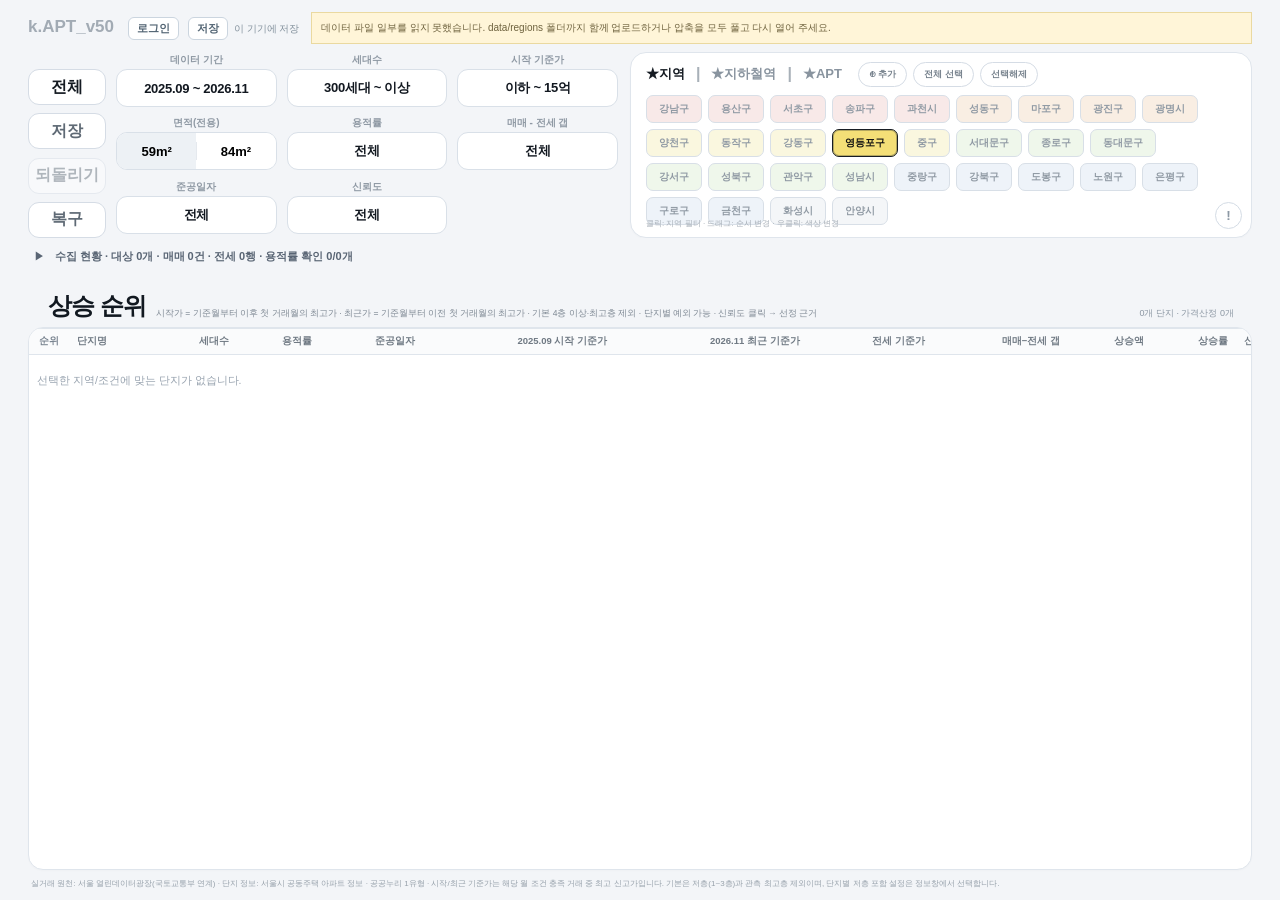
